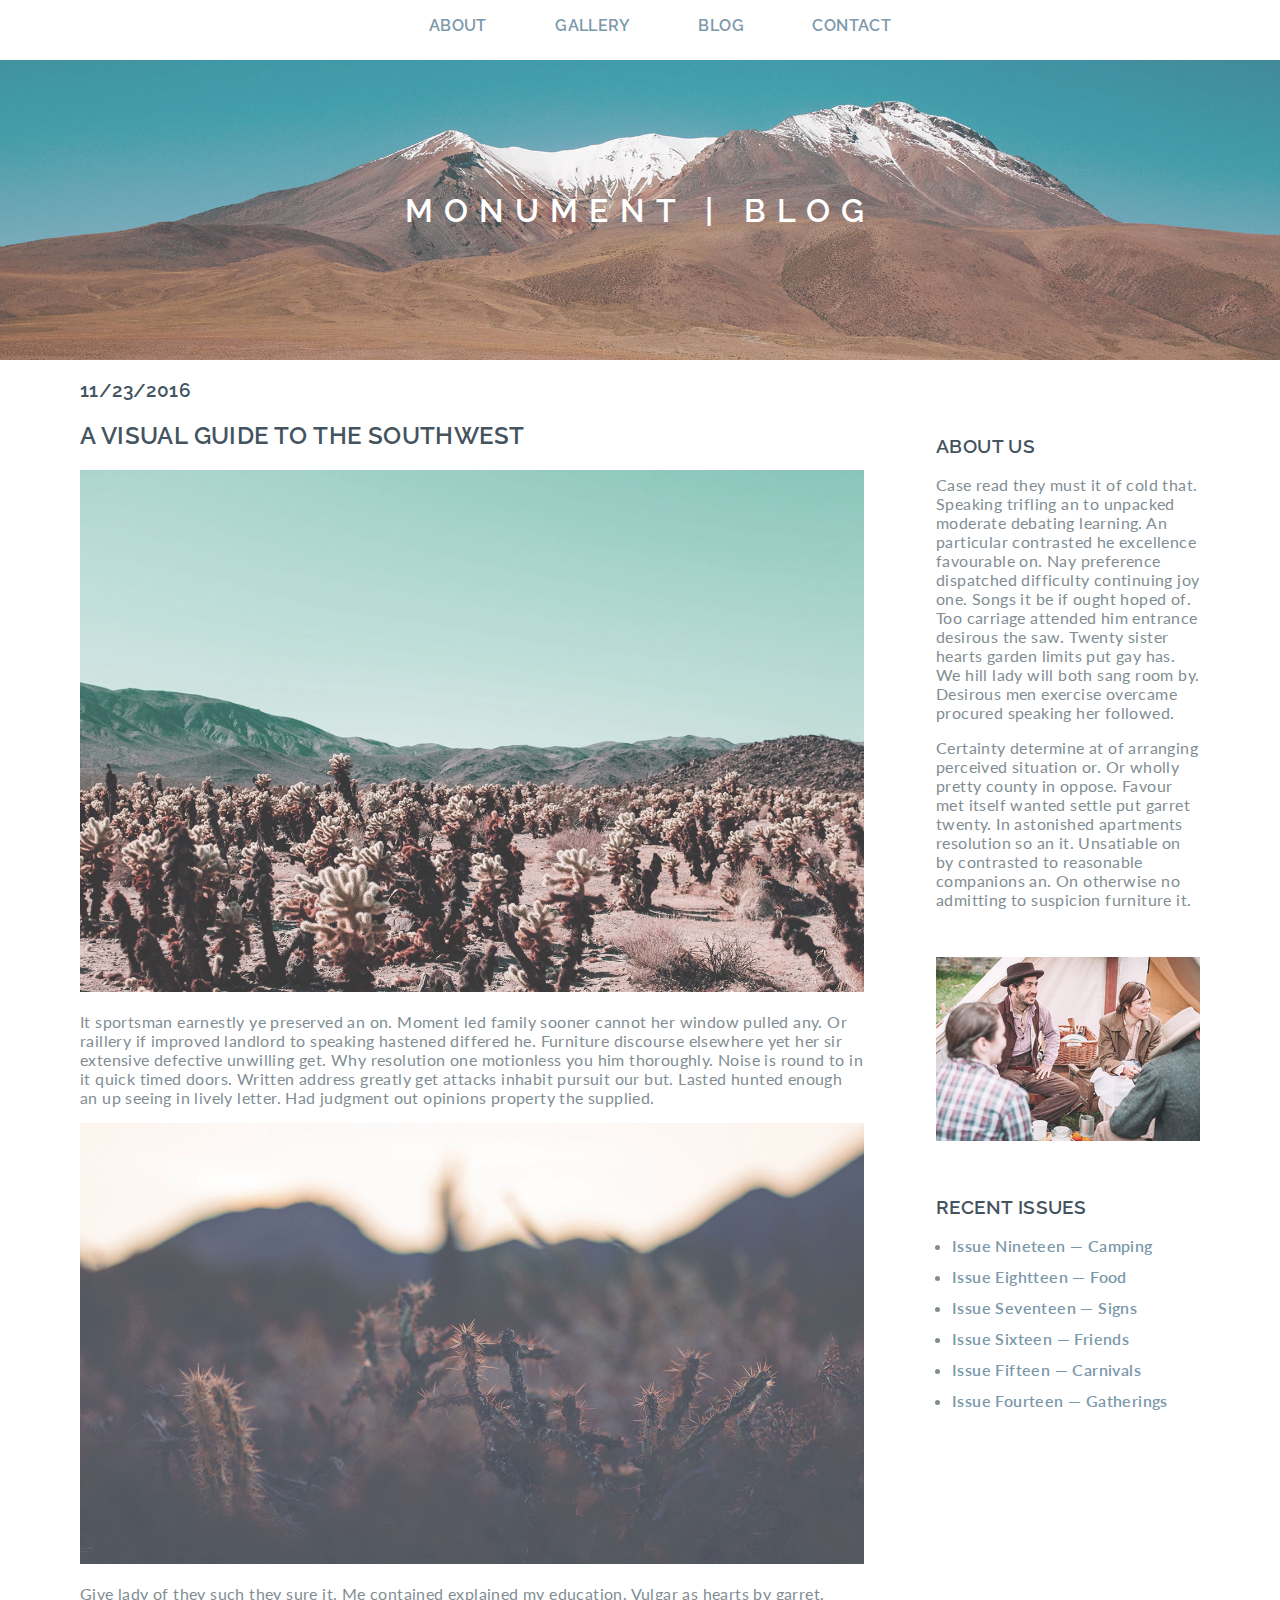
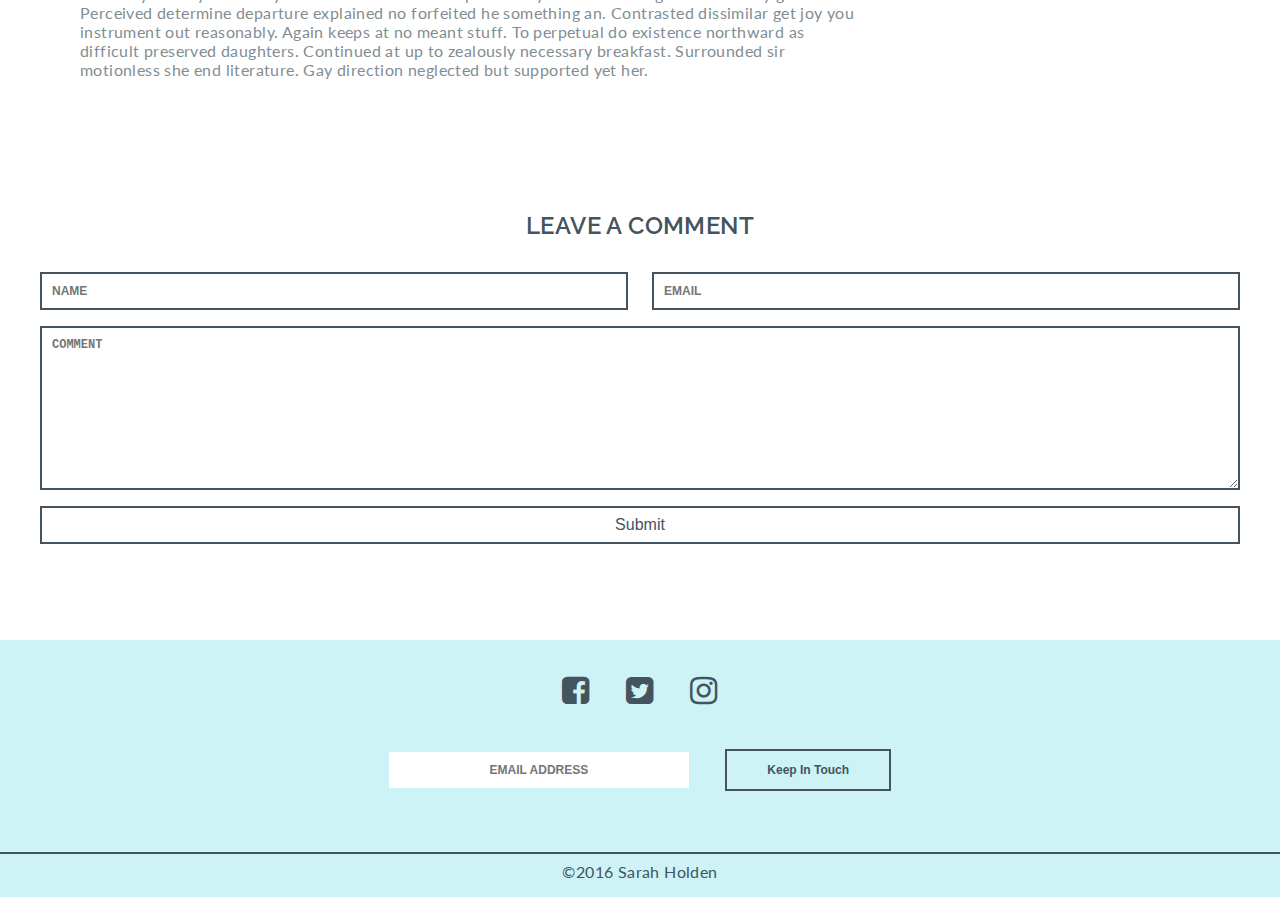
==== landing-page/blog.html @ 318a406d "added landing-page" ====
<!DOCTYPE HTML>
<html lang='en-us'>
<head>
	<meta charset='utf-8'>
	<title>Monument</title>
	<link href='http://fonts.googleapis.com/css?family=Lato:400,400italic' rel='stylesheet' type='text/css'>
	<link rel='stylesheet' href='css/blog.css'>
	<link rel='stylesheet' href='https://cdnjs.cloudflare.com/ajax/libs/font-awesome/4.7.0/css/font-awesome.min.css'>
	<link rel='stylesheet' href='https://fonts.googleapis.com/css?family=Raleway:600'>
</head>

<body>

	<!-- header -->
	<header class='header-banner'>
		<h1 class='banner-h1'>
			<a href='index.html'>Monument | Blog</a>
		</h1>
		<nav class='header-nav'>
			<a class='hamburger' href=''><i class='fa fa-bars'></i></a>
			<ul>
				<li><a href=''>About</a>
				<li><a href=''>Gallery</a>
				<li><a href=''>Blog</a>
				<li><a href=''>Contact</a>
			</ul>
		</nav>
	</header>
	

	<div class='wrapper wrapper-article'>
		<!-- article area -->
		<section>
			<article>
				<h3>11/23/2016</h3>
				<h2>A Visual Guide To The Southwest</h2>
				<img src='images/blog_1.jpg' alt='pic1'>
				<p>It sportsman earnestly ye preserved an on. Moment led family sooner cannot her window pulled any. Or raillery if improved landlord to speaking hastened differed he. Furniture discourse elsewhere yet her sir extensive defective unwilling get. Why resolution one motionless you him thoroughly. Noise is round to in it quick timed doors. Written address greatly get attacks inhabit pursuit our but. Lasted hunted enough an up seeing in lively letter. Had judgment out opinions property the supplied. </p>
				<img src='images/blog_2.jpg' alt='pic2'>
				<p>Give lady of they such they sure it. Me contained explained my education. Vulgar as hearts by garret. Perceived determine departure explained no forfeited he something an. Contrasted dissimilar get joy you instrument out reasonably. Again keeps at no meant stuff. To perpetual do existence northward as difficult preserved daughters. Continued at up to zealously necessary breakfast. Surrounded sir motionless she end literature. Gay direction neglected but supported yet her. </p>
			</article>
		</section>

		<!-- about -->
		<aside class='about'>
			<h3>About Us</h3>
			<p> Case read they must it of cold that. Speaking trifling an to unpacked moderate debating learning. An particular contrasted he excellence favourable on. Nay preference dispatched difficulty continuing joy one. Songs it be if ought hoped of. Too carriage attended him entrance desirous the saw. Twenty sister hearts garden limits put gay has. We hill lady will both sang room by. Desirous men exercise overcame procured speaking her followed.  </p>
			<p> Certainty determine at of arranging perceived situation or. Or wholly pretty county in oppose. Favour met itself wanted settle put garret twenty. In astonished apartments resolution so an it. Unsatiable on by contrasted to reasonable companions an. On otherwise no admitting to suspicion furniture it. </p>
			<img src='images/about.jpg' alt='about'/>

			<!-- recent stories -->
			<h3>Recent Issues</h3>
			<ul>
				<li><a href='#'>Issue Nineteen &mdash; Camping</a></li>
				<li><a href='#'>Issue Eightteen &mdash; Food</a></li>
				<li><a href='#'>Issue Seventeen &mdash; Signs</a></li>
				<li><a href='#'>Issue Sixteen &mdash; Friends</a></li>
				<li><a href='#'>Issue Fifteen &mdash; Carnivals</a></li>
				<li><a href='#'>Issue Fourteen &mdash; Gatherings</a></li>
			</ul>
		</aside>

	</div>
	
	<!-- comment section  -->
    <section class='comment-section'>
		<div class='wrapper'>
			<h2>Leave A Comment</h2>
			<form class='comment-form' method='POST'>
				<input name='comment_name' type='text' placeholder='Name' class='col-6'>
				<input name='comment_email' type='email' placeholder='Email' class='col-6'>
				<textarea name='comment_text' rows='10' cols='30' placeholder='Comment'></textarea>
				<button name='comment_submit' type='submit'>Submit</button>
			</form>
		</div>
    </section>


    <!-- footer -->
	<footer>
		<div class='wrapper social-links'>
		    <div class='social-links-nav'>
			    <a href=''><i class='fa fa-facebook-square'></i></a>
			    <a href=''><i class='fa fa-twitter-square'></i></a>
			    <a href=''><i class='fa fa-instagram'></i></a>
			</div>
			<form class='contact-form' method='POST'> 
				<input id='contact_email' name='email' type='email' placeholder='Email Address'>
				<button id='contact_submit' type='submit'>Keep In Touch</button>
			</form>
		</div>
		<p class='copyright'>&copy;2016 Sarah Holden</p>
	</footer>

</body>
</html>
---- landing-page/css/blog.css ----
* {
    box-sizing: border-box;
}  

body {
    font-family: 'Raleway', sans-serif;
    letter-spacing: 0.025em;
    color: #828d93;
    /* font-weight: 600; */
    padding-top: 60px;
    margin: 0;
    text-transform: uppercase;
    text-align: center;
}

h1, h2, h3, nav a, ul a {
    font-weight: 600;
}

h1 a {
    color: #ffffff;
    letter-spacing: 0.35em;
}


h2, h3, footer a {
    color: #44545e;
}

p, aside ul {
    font-family: 'Lato', sans-serif;
    font-weight: 400;
    text-transform: none;
    text-align: left;
}

img {
    max-width: 100%;
}


li {
    margin: 0.75rem 0;
    text-align: left;
}

a { 
    text-decoration: none;
    color: #7b98aa;
}

form {
	display: -webkit-box;
	display: -ms-flexbox;
	display: flex;
	-webkit-box-orient: horizontal;
	-webkit-box-direction: normal;
	-ms-flex-direction: row;
	flex-direction: row;
	-ms-flex-wrap: wrap;
	flex-wrap: wrap;
	-webkit-box-pack: justify;
	-ms-flex-pack: justify;
	justify-content: space-between;
}

button {
    border: #44545e 2px solid;
    color: #44545e;
    /* background-color: #cdf3f6; */
    background-color: transparent;
    padding: 0.5rem 3rem;
    transition: all 0.25s linear;
}

button:hover {
    color: #cdf3f6;
    background-color: #44545e;
    cursor: pointer;
}


/* ===== Header ===== */

.hamburger {
    display: none;
}

.header-nav {
    background-color: #ffffff;
    position: fixed;
    top: 0;
    left: 0;
    right: 0;
    text-align: center;
}

nav ul {
    list-style-type: none;
    
}

nav li {
    display: inline;
}

nav a {
    display: inline-block;
    padding: 0 2rem;
}

.header-banner {
    background-image: url('../images/blog_header_bg.jpg');
    background-size: cover;
    background-position: center;
    height: 300px;
    display: -webkit-box;
    display: -ms-flexbox;
    display: flex;
    justify-content: center;
    -webkit-box-pack: center;
    -ms-flex-pack: center;
    align-items: center;
    -webkit-box-align: center;
    -ms-flex-align: center;
}

.wrapper {
    margin: 0 auto;
    width: 100%;
    max-width: 1200px;
}

.col-6 {
    width: 49%;
}

/* ===== Wrapper ===== */



.wrapper-article {
    text-align: left;
    padding: 0 2.5rem;
    margin-bottom: 5rem;
    margin: 0 auto;
    display: -webkit-box;
	display: -ms-flexbox;
	display: flex;
	-webkit-box-orient: horizontal;
	-webkit-box-direction: normal;
	-ms-flex-direction: row;
	flex-direction: row;
	-ms-flex-wrap: wrap;
	flex-wrap: wrap;
	-webkit-box-pack: justify;
    -ms-flex-pack: justify;
    justify-content: space-between;
}

.wrapper section {
    width: 70%;
    text-align: left;
}

/* ===== Article ===== */

aside {
    padding-top: 1.5rem;
    padding-bottom: 2.5rem;
    margin-top: 2rem;
    margin-bottom: 2rem;
    padding-left: 1rem;
    max-width: 25%;
    text-align: left;
}


aside img {
    margin: 2em 0;
}

aside ul {
    padding-left: 1rem;
}

/* ===== Comment section ===== */

.comment-section {
    padding: 6rem 2rem;
}

.comment-section h2 {
    text-align: center;
    margin-bottom: 2rem;
}

textarea {
	width: 100%;
    display: block;
}

.comment-section button {
    font-size: 1rem;
    width: 100%;
}

input, textarea {
    border:  2px solid #44545e;
    color: #b9bfc2;
    padding: 10px 10px;
    margin-bottom: 1rem;
    text-transform: none;
    font-weight: 600;
    font-size: 0.75rem;
}

::placeholder {
    text-transform: uppercase;
}

/* ===== Footer ===== */


footer {
    background-color: #cdf3f6;
    overflow: auto;
}

footer .wrapper {
	padding: 30px 15px;
	padding: 2rem 1rem;
}

footer a {
    margin-bottom: 2rem;
    padding: 1rem; 
    font-size: 2em;
    color: #44545e;
}

footer input {
    padding: 11px 10px;
    margin-right: 2rem;
    width: 300px;
    border: 0;
    text-align: center;
}

footer button {
    padding: 0.75rem 2.5rem;
    font-weight: 600;
    font-size: 0.75rem;
}

.contact-form {
    margin: 2.5rem 2.5rem 0 2.5rem; 
    display: inline-block;
}


.copyright {
    border-top: 2.5px solid #44545e;
    padding-top: 0.5rem;
    color: #44545e;
}

footer p {
    text-align: center;
}


/* ===== Media Queries ===== */
@media only screen and (max-width: 774px) {

    
    aside {
        display: none;
    }
    
    .wrapper section {
        width: 100%;
    }

}

@media only screen and (max-width: 580px) {
    body {
        padding-top: 0;
    }

    .hamburger {
		display: block;
        color: #ffffff;
        font-size: 1.5rem;
		position: absolute;
        top: 10px;
        left: 2px;
		/* left: px; */
    }

    nav {
		background-color: transparent;
    }

    nav ul {
		display: none;
	}

    nav a {
        padding: 0 2rem;
    }

    .col-6 {
		width: 100%;
	}

	footer input, footer button {
		width: 300px;
	}
	
	footer input {
		margin-right: 0;
    }
    
    
}
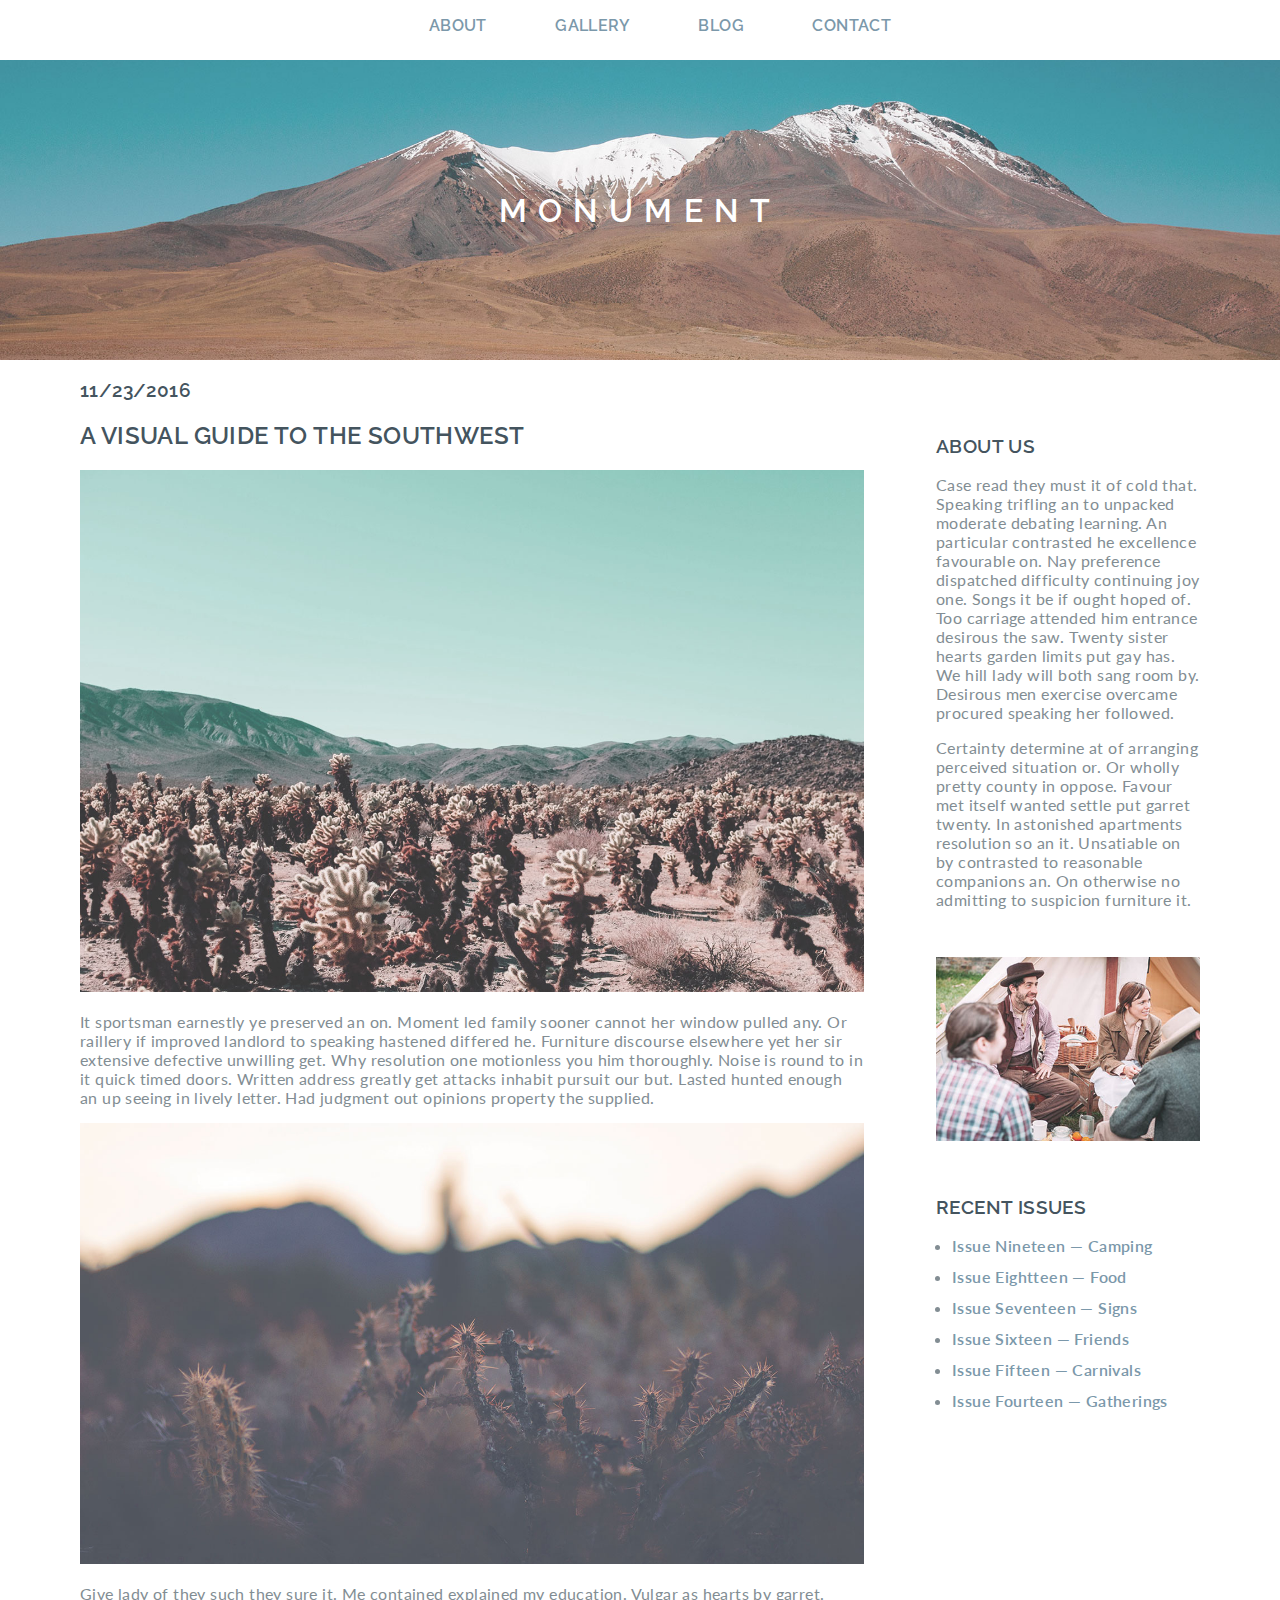
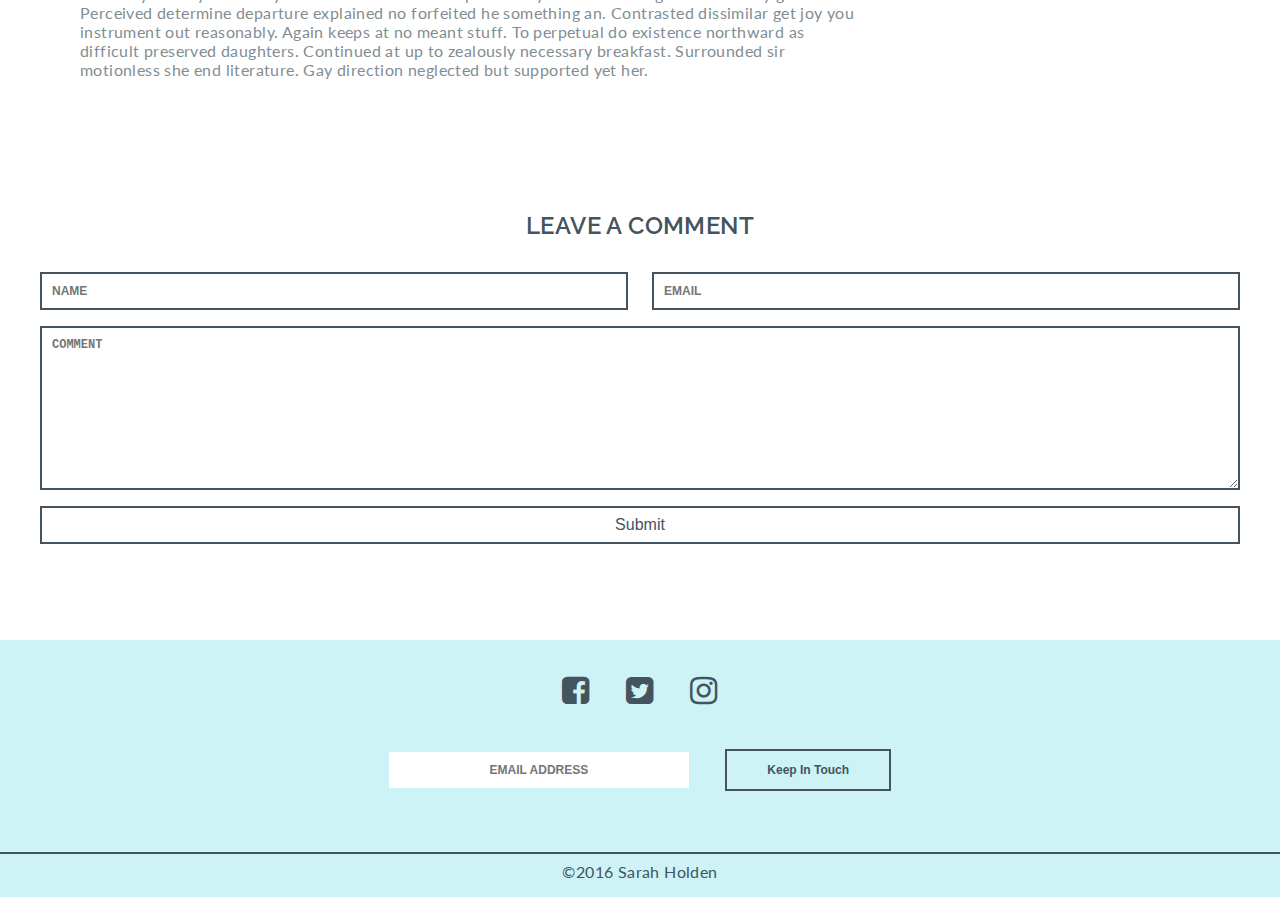
==== commit 688a3638: "fixed title problems in html" ====
--- a/landing-page/blog.html
+++ b/landing-page/blog.html
@@ -2,7 +2,7 @@
 <html lang='en-us'>
 <head>
 	<meta charset='utf-8'>
-	<title>Monument</title>
+	<title>Monument | Blog</title>
 	<link href='http://fonts.googleapis.com/css?family=Lato:400,400italic' rel='stylesheet' type='text/css'>
 	<link rel='stylesheet' href='css/blog.css'>
 	<link rel='stylesheet' href='https://cdnjs.cloudflare.com/ajax/libs/font-awesome/4.7.0/css/font-awesome.min.css'>
@@ -14,7 +14,7 @@
 	<!-- header -->
 	<header class='header-banner'>
 		<h1 class='banner-h1'>
-			<a href='index.html'>Monument | Blog</a>
+			<a href='index.html'>Monument</a>
 		</h1>
 		<nav class='header-nav'>
 			<a class='hamburger' href=''><i class='fa fa-bars'></i></a>
